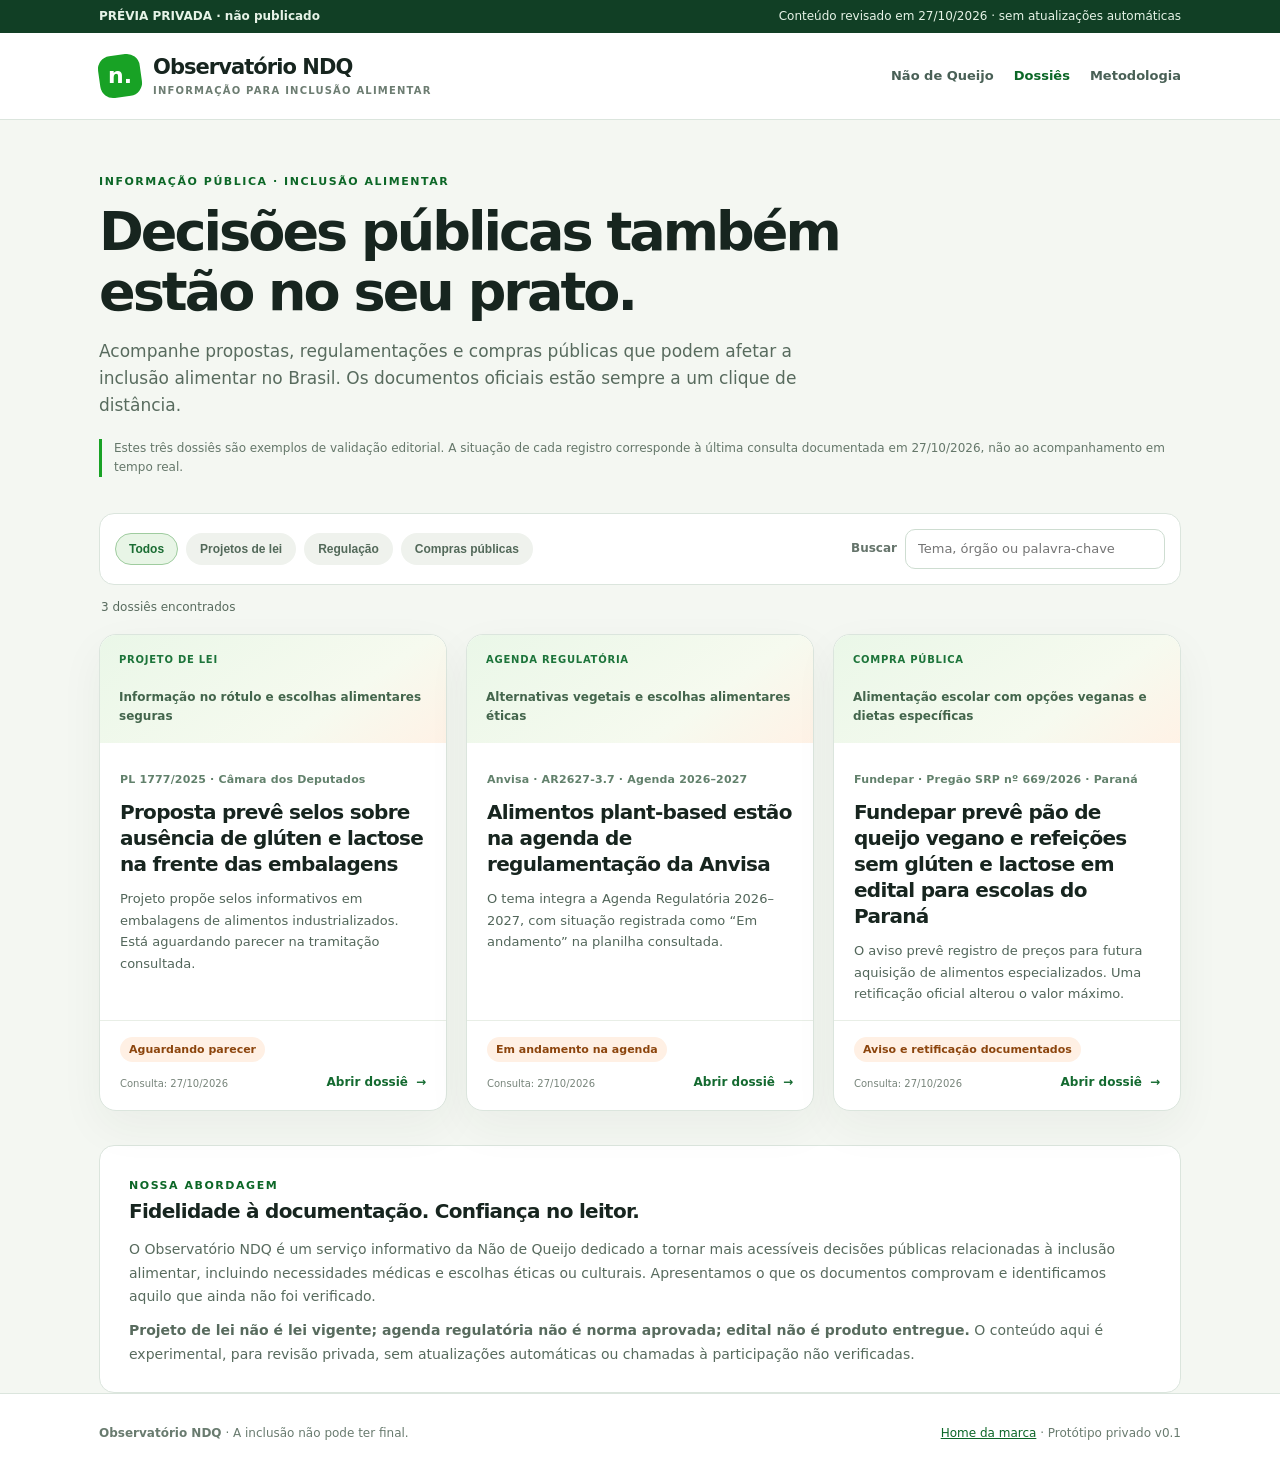
==== observatorio/index.html @ d5166500 "feat: implementa MVP visual do Observatorio NDQ" ====
<!doctype html><html lang="pt-BR"><head><meta charset="utf-8"><meta name="viewport" content="width=device-width,initial-scale=1">
<meta name="description" content="Observatório NDQ — Informação pública para inclusão alimentar, com fontes oficiais e dossiês verificáveis.">
<meta name="robots" content="noindex, nofollow"><title>Observatório NDQ · Informação para inclusão alimentar</title>
<link rel="stylesheet" href="assets/observatorio.css"><script defer src="assets/observatorio.js"></script></head>
<body>
<div class="topbar"><div class="container"><strong>PRÉVIA PRIVADA · não publicado</strong><span>Conteúdo revisado em 27/10/2026 · sem atualizações automáticas</span></div></div>
<header class="masthead"><div class="container mast-inner"><a class="brand" href="../"><span class="brand-symbol" aria-hidden="true"><span>n.</span></span><span class="brand-name">Observatório NDQ<small>Informação para inclusão alimentar</small></span></a>
<nav class="mastnav" aria-label="Navegação"><a href="../">Não de Queijo</a><a class="active" href="./" aria-current="page">Dossiês</a><a href="#metodologia">Metodologia</a></nav></div></header>
<main class="container">
<section class="hero"><div class="eyebrow">Informação pública · Inclusão alimentar</div><h1>Decisões públicas também estão no seu prato.</h1>
<p>Acompanhe propostas, regulamentações e compras públicas que podem afetar a inclusão alimentar no Brasil. Os documentos oficiais estão sempre a um clique de distância.</p>
<div class="observation">Estes três dossiês são exemplos de validação editorial. A situação de cada registro corresponde à última consulta documentada em 27/10/2026, não ao acompanhamento em tempo real.</div></section>
<section aria-label="Dossiês disponíveis" id="dossies">
<div class="controls"><div class="filters" role="group" aria-label="Filtrar por tipo de dossiê">
<button class="filter" type="button" data-filter="todos" aria-pressed="true">Todos</button>
<button class="filter" type="button" data-filter="legislacao" aria-pressed="false">Projetos de lei</button>
<button class="filter" type="button" data-filter="regulacao" aria-pressed="false">Regulação</button>
<button class="filter" type="button" data-filter="compras" aria-pressed="false">Compras públicas</button></div>
<div class="search"><label for="search">Buscar</label><input id="search" type="search" placeholder="Tema, órgão ou palavra-chave" autocomplete="off"></div></div>
<p class="count" id="result-count">3 dossiês encontrados</p><div class="card-grid" id="card-grid"><article class="dossier-card" data-card data-group="legislacao" data-search="Proposta prevê selos sobre ausência de glúten e lactose na frente das embalagens Projeto propõe selos informativos em embalagens de alimentos industrializados. Está aguardando parecer na tramitação consultada. PL 1777/2025 · Câmara dos Deputados Aguardando parecer Projeto de lei Informação no rótulo e escolhas alimentares segurasrotulagem glúten lactose">
        <div class="card-top"><span class="card-group">Projeto de lei</span><span class="card-topic">Informação no rótulo e escolhas alimentares seguras</span></div>
        <div class="card-main"><span class="card-code">PL 1777/2025 · Câmara dos Deputados</span><h2>Proposta prevê selos sobre ausência de glúten e lactose na frente das embalagens</h2><p class="summary">Projeto propõe selos informativos em embalagens de alimentos industrializados. Está aguardando parecer na tramitação consultada.</p></div>
        <div class="card-bottom"><span class="status-pill">Aguardando parecer</span><div class="card-footer"><span class="card-date">Consulta: 27/10/2026</span><a class="card-link" href="dossies/pl-1777-2025/#dossie" aria-label="Abrir dossiê: Proposta prevê selos sobre ausência de glúten e lactose na frente das embalagens">Abrir dossiê <span aria-hidden="true">→</span></a></div></div>
    </article>
<article class="dossier-card" data-card data-group="regulacao" data-search="Alimentos plant-based estão na agenda de regulamentação da Anvisa O tema integra a Agenda Regulatória 2026–2027, com situação registrada como “Em andamento” na planilha consultada. Anvisa · AR2627-3.7 · Agenda 2026–2027 Em andamento na agenda Agenda regulatória Alternativas vegetais e escolhas alimentares éticasplant-based veganismo regulação">
        <div class="card-top"><span class="card-group">Agenda regulatória</span><span class="card-topic">Alternativas vegetais e escolhas alimentares éticas</span></div>
        <div class="card-main"><span class="card-code">Anvisa · AR2627-3.7 · Agenda 2026–2027</span><h2>Alimentos plant-based estão na agenda de regulamentação da Anvisa</h2><p class="summary">O tema integra a Agenda Regulatória 2026–2027, com situação registrada como “Em andamento” na planilha consultada.</p></div>
        <div class="card-bottom"><span class="status-pill">Em andamento na agenda</span><div class="card-footer"><span class="card-date">Consulta: 27/10/2026</span><a class="card-link" href="dossies/anvisa-plant-based/#dossie" aria-label="Abrir dossiê: Alimentos plant-based estão na agenda de regulamentação da Anvisa">Abrir dossiê <span aria-hidden="true">→</span></a></div></div>
    </article>
<article class="dossier-card" data-card data-group="compras" data-search="Fundepar prevê pão de queijo vegano e refeições sem glúten e lactose em edital para escolas do Paraná O aviso prevê registro de preços para futura aquisição de alimentos especializados. Uma retificação oficial alterou o valor máximo. Fundepar · Pregão SRP nº 669/2026 · Paraná Aviso e retificação documentados Compra pública Alimentação escolar com opções veganas e dietas específicasalimentação escolar pão de queijo vegano compras públicas">
        <div class="card-top"><span class="card-group">Compra pública</span><span class="card-topic">Alimentação escolar com opções veganas e dietas específicas</span></div>
        <div class="card-main"><span class="card-code">Fundepar · Pregão SRP nº 669/2026 · Paraná</span><h2>Fundepar prevê pão de queijo vegano e refeições sem glúten e lactose em edital para escolas do Paraná</h2><p class="summary">O aviso prevê registro de preços para futura aquisição de alimentos especializados. Uma retificação oficial alterou o valor máximo.</p></div>
        <div class="card-bottom"><span class="status-pill">Aviso e retificação documentados</span><div class="card-footer"><span class="card-date">Consulta: 27/10/2026</span><a class="card-link" href="dossies/fundepar-pao-de-queijo-vegano/#dossie" aria-label="Abrir dossiê: Fundepar prevê pão de queijo vegano e refeições sem glúten e lactose em edital para escolas do Paraná">Abrir dossiê <span aria-hidden="true">→</span></a></div></div>
    </article></div>
<p class="empty" id="empty" hidden>Nenhum dossiê corresponde aos filtros. Experimente outra palavra-chave.</p></section>
<section class="editorial-note" id="metodologia"><span class="eyebrow">Nossa abordagem</span><h2>Fidelidade à documentação. Confiança no leitor.</h2>
<p>O Observatório NDQ é um serviço informativo da Não de Queijo dedicado a tornar mais acessíveis decisões públicas relacionadas à inclusão alimentar, incluindo necessidades médicas e escolhas éticas ou culturais. Apresentamos o que os documentos comprovam e identificamos aquilo que ainda não foi verificado.</p>
<p><strong>Projeto de lei não é lei vigente; agenda regulatória não é norma aprovada; edital não é produto entregue.</strong> O conteúdo aqui é experimental, para revisão privada, sem atualizações automáticas ou chamadas à participação não verificadas.</p></section>
</main><footer class="foot"><div class="container"><span><strong>Observatório NDQ</strong> · A inclusão não pode ter final.</span><span><a href="../">Home da marca</a> · Protótipo privado v0.1</span></div></footer>
</body></html>
---- observatorio/assets/observatorio.css ----
/* Site v0.1 — shell do Observatório, usando a identidade dos três protótipos aprovados. */
:root{--brand:#18A225;--brand-dark:#0c6727;--orange:#FF5400;--ink:#17251f;--muted:#586b5e;--bg:#f4f7f2;--line:#dbe5dd;--shadow:0 16px 45px #25442a0d}
*{box-sizing:border-box}html{scroll-behavior:smooth}body{margin:0;font:16px/1.58 system-ui,-apple-system,"Segoe UI",sans-serif;background:var(--bg);color:var(--ink);-webkit-font-smoothing:antialiased}
a{color:var(--brand-dark)}a:hover{color:var(--orange)}:focus-visible{outline:3px solid var(--orange);outline-offset:3px}
.container{max-width:1130px;padding:0 24px;margin:0 auto}.topbar{background:#113f25;color:#e6f3e7;font-size:12px;padding:7px 0}.topbar .container{display:flex;justify-content:space-between;gap:16px}
.masthead{background:#fff;border-bottom:1px solid var(--line)}.mast-inner{min-height:86px;display:flex;align-items:center;justify-content:space-between;gap:16px}.brand{display:flex;align-items:center;gap:12px;text-decoration:none;color:var(--ink)}.brand-symbol{display:grid;place-items:center;background:var(--brand);color:white;width:42px;height:42px;border-radius:13px;font-weight:900;font-size:22px;transform:rotate(-8deg)}.brand-symbol span{transform:rotate(8deg)}.brand-name{font-weight:840;font-size:21px;letter-spacing:-.045em;line-height:1.12}.brand-name small{display:block;color:#6d7d72;font-size:10px;letter-spacing:.12em;text-transform:uppercase;margin-top:5px}.mastnav{display:flex;gap:20px;font-weight:700;font-size:13px}.mastnav a{text-decoration:none;color:#496056}.mastnav a:hover,.mastnav .active{color:var(--brand-dark)}
main{padding-bottom:85px}.hero{padding:53px 0 36px}.eyebrow{font-size:11px;letter-spacing:.14em;text-transform:uppercase;font-weight:850;color:var(--brand-dark)}.hero h1{font-weight:850;font-size:clamp(32px,4.6vw,54px);max-width:830px;letter-spacing:-.055em;line-height:1.1;margin:12px 0 17px}.hero p{font-size:17px;max-width:720px;color:var(--muted);margin:0}.hero .observation{margin-top:20px;font-size:12px;color:#65776a;border-left:3px solid var(--brand);padding-left:12px}
.controls{background:white;border:1px solid var(--line);border-radius:15px;padding:15px;display:flex;justify-content:space-between;gap:14px;flex-wrap:wrap;align-items:center}.filters{display:flex;gap:8px;flex-wrap:wrap}.filter{background:#eff2ed;border:1px solid transparent;border-radius:100px;padding:8px 13px;font-size:12px;font-weight:760;color:#53695a;cursor:pointer}.filter[aria-pressed="true"]{background:#e8f5e6;border-color:#9fcc9f;color:#1b6d33}.filter:hover{border-color:#8da998}.search{display:flex;align-items:center;gap:8px}.search label{color:#65746b;font-size:12px;font-weight:650}.search input{width:min(260px,60vw);border-radius:10px;border:1px solid #ceddd1;font:inherit;padding:9px 12px;font-size:13px;color:#1a3121}.count{font-size:12px;color:var(--muted);margin:13px 2px 17px}
.card-grid{display:grid;grid-template-columns:repeat(3,minmax(0,1fr));gap:19px;align-items:stretch}.dossier-card{min-width:0;background:#fff;border:1px solid var(--line);border-radius:17px;box-shadow:var(--shadow);display:flex;flex-direction:column;overflow:hidden}.card-top{min-height:108px;padding:17px 19px;background:linear-gradient(145deg,#eaf7e8,#f6faef 67%,#fff2e6);display:flex;flex-direction:column;justify-content:space-between}.card-group{align-self:flex-start;font-size:10px;color:#1c743a;letter-spacing:.075em;text-transform:uppercase;font-weight:850}.card-topic{font-size:12px;color:#43654c;font-weight:670}.card-main{padding:22px 20px 15px;flex:1}.card-code{font-size:11px;color:#62816c;font-weight:800;letter-spacing:.015em}.dossier-card h2{font-size:20px;line-height:1.3;letter-spacing:-.035em;margin:9px 0 11px}.dossier-card .summary{font-size:13px;line-height:1.65;color:#52665a;margin:0}.card-bottom{padding:16px 20px 18px;border-top:1px solid #e8eee6;display:flex;flex-direction:column;gap:11px}.status-pill{display:inline-flex;align-self:flex-start;background:#fff0e4;border-radius:100px;color:#8c450d;padding:4px 9px;font-size:11px;font-weight:790}.card-footer{display:flex;justify-content:space-between;gap:10px;align-items:end}.card-date{color:#78857b;font-size:10px}.card-link{text-decoration:none;display:inline-flex;gap:8px;align-items:center;font-size:12px;font-weight:850;color:#146a30}.card-link:hover{text-decoration:underline}
.empty{border:1px dashed #b5cbb8;padding:27px;text-align:center;border-radius:15px;color:#52635a}.editorial-note{margin-top:34px;padding:25px 29px;background:#fff;border:1px solid var(--line);border-radius:15px}.editorial-note h2{font-size:20px;letter-spacing:-.035em;margin:0 0 10px}.editorial-note p{color:var(--muted);margin:0;font-size:14px;line-height:1.7}.editorial-note p+p{margin-top:10px}.editorial-note a{font-weight:750}.foot{background:#fff;border-top:1px solid var(--line);padding:30px 0;font-size:12px;color:#697b6f}.foot .container{display:flex;justify-content:space-between;gap:18px;flex-wrap:wrap}
[hidden]{display:none!important}
@media(max-width:950px){.card-grid{grid-template-columns:repeat(2,minmax(0,1fr))}}@media(max-width:650px){.container{padding:0 16px}.mast-inner{min-height:75px}.mastnav{gap:12px;font-size:12px}.mastnav a:nth-child(1){display:none}.brand-name{font-size:18px}.brand-name small{font-size:9px}.brand-symbol{width:37px;height:37px}.topbar .container span{display:none}.hero{padding:36px 0 25px}.hero h1{font-size:34px}.hero p{font-size:15px}.controls{align-items:stretch}.filters{width:100%}.search{flex:1}.search input{flex:1;width:100%}.card-grid{grid-template-columns:1fr}.card-top{min-height:92px}.editorial-note{padding:20px}}
@media(prefers-reduced-motion:reduce){html{scroll-behavior:auto}}
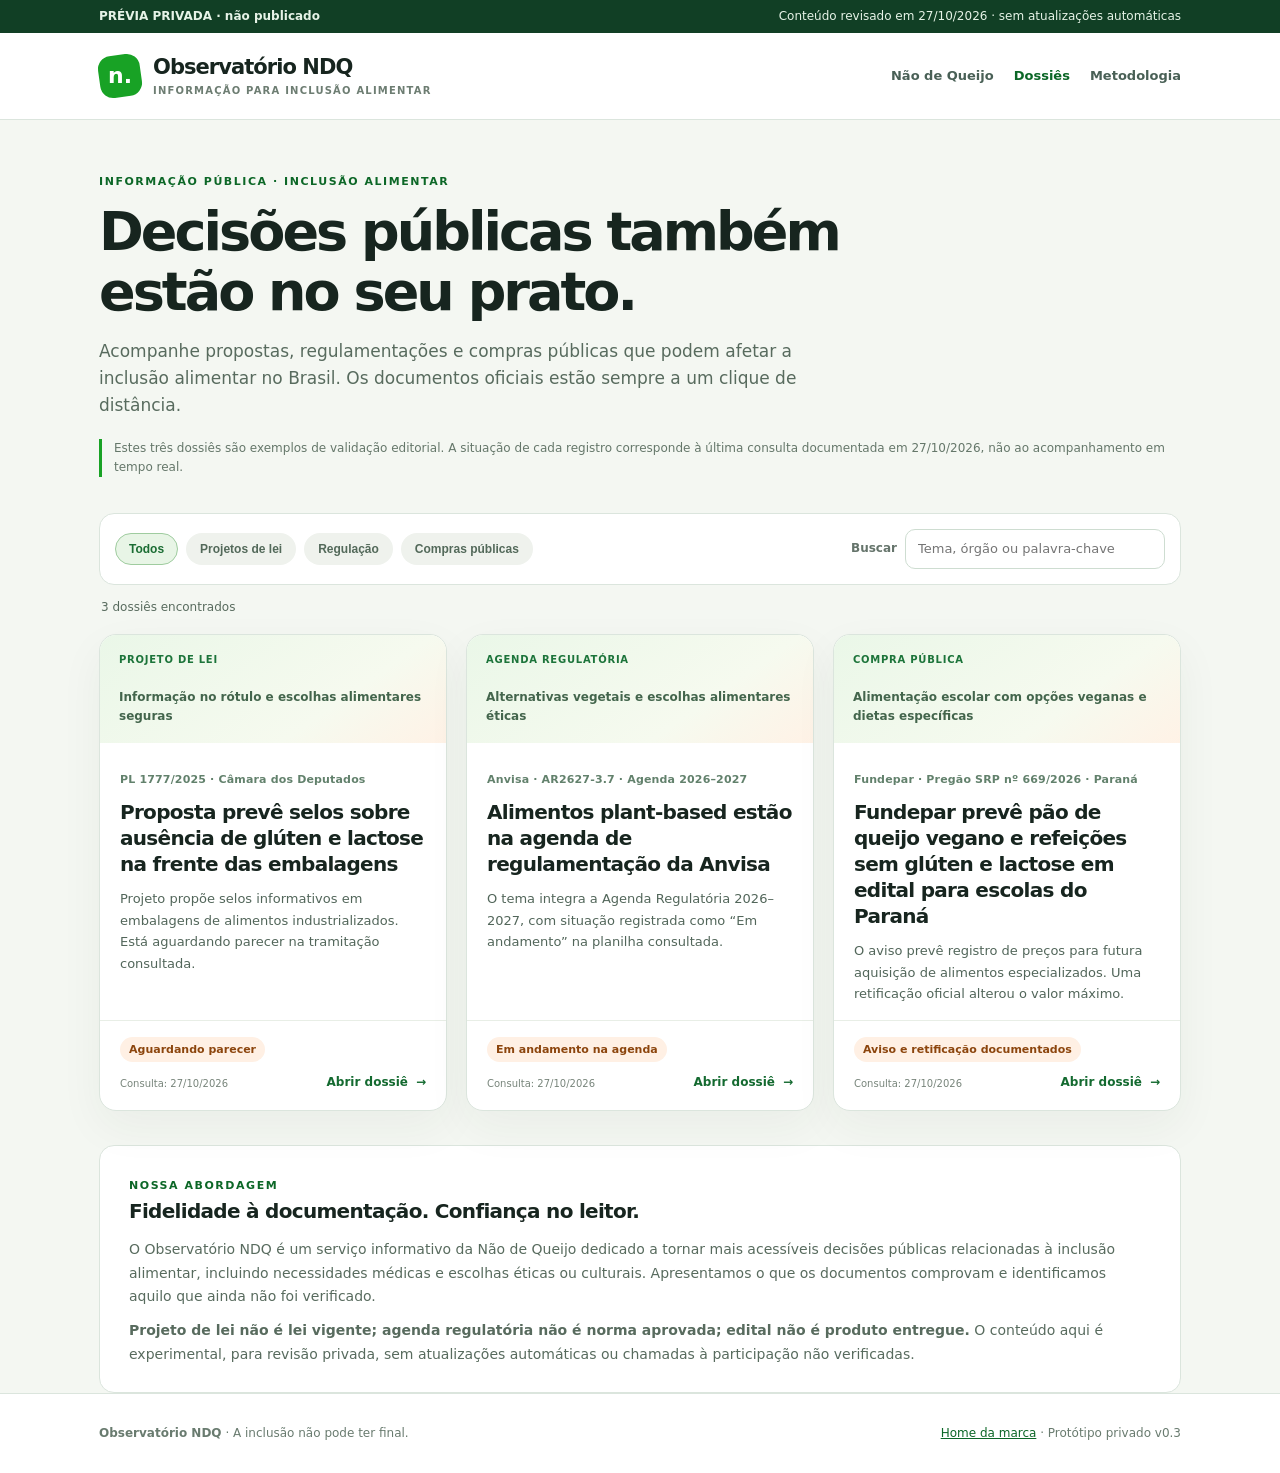
==== commit 6119282d: "feat: consolida MVP v0.3 e persistencia PostgreSQL v0.4.1" ====
--- a/observatorio/index.html
+++ b/observatorio/index.html
@@ -36,5 +36,5 @@
 <section class="editorial-note" id="metodologia"><span class="eyebrow">Nossa abordagem</span><h2>Fidelidade à documentação. Confiança no leitor.</h2>
 <p>O Observatório NDQ é um serviço informativo da Não de Queijo dedicado a tornar mais acessíveis decisões públicas relacionadas à inclusão alimentar, incluindo necessidades médicas e escolhas éticas ou culturais. Apresentamos o que os documentos comprovam e identificamos aquilo que ainda não foi verificado.</p>
 <p><strong>Projeto de lei não é lei vigente; agenda regulatória não é norma aprovada; edital não é produto entregue.</strong> O conteúdo aqui é experimental, para revisão privada, sem atualizações automáticas ou chamadas à participação não verificadas.</p></section>
-</main><footer class="foot"><div class="container"><span><strong>Observatório NDQ</strong> · A inclusão não pode ter final.</span><span><a href="../">Home da marca</a> · Protótipo privado v0.1</span></div></footer>
+</main><footer class="foot"><div class="container"><span><strong>Observatório NDQ</strong> · A inclusão não pode ter final.</span><span><a href="../">Home da marca</a> · Protótipo privado v0.3</span></div></footer>
 </body></html>
